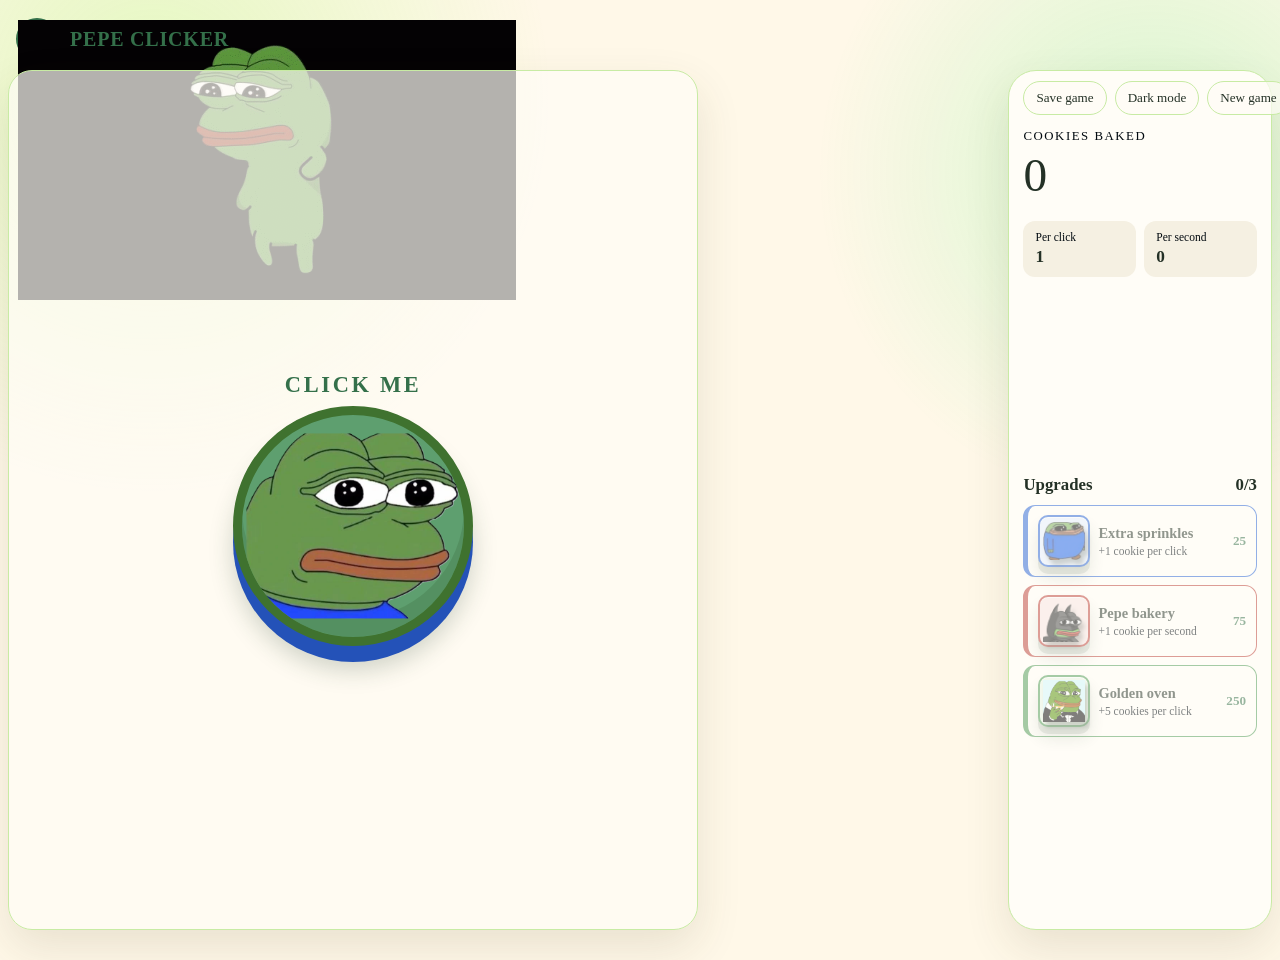
==== index.html @ 5090d9d1 "anders" ====
<!DOCTYPE html>
<html lang="en">
<head>
	<meta charset="UTF-8">
	<meta name="viewport" content="width=device-width, initial-scale=1.0">
	<meta name="description" content="A playful cookie clicker starter game.">
	<title>Pepe Clicker</title>
	<link rel="stylesheet" href="styles.css">
</head>
<body>
	<!-- Header -->
	<header class="site-header">
		<div class="brand"><span class="brand-mark"><picture><source srcset="pepe wink pepe type="image/webp"><img src="Pepe The Frog Dancing GIF – Pepe The Frog Dancing Mood – discover and share GIFs.gif" alt="Pepe"></picture></span> Pepe Clicker</div>
	</header>

	<main class="game-layout">
		<!-- Left: Pepe button -->
		<section class="left-column" aria-labelledby="game-title">
			<div class="click-zone">
				<h1 id="game-title" class="click-prompt">Click me</h1>
				<button class="cookie-button" type="button" data-action="click-cookie" aria-label="Click the cookie to earn cookies">
					<img class="cookie-image" src="images (1) (1).webp" alt="">
				</button>
			</div>
		</section>

		<!-- Center: reserved for future features -->
		<section class="center-panel" aria-label="Reserved space for future content"></section>

		<!-- Right: Score and upgrades -->
		<aside class="score-panel" aria-label="Game status">
			<div class="panel-actions right-actions" aria-label="Game controls">
				<button class="header-button" type="button" data-action="save">Save game</button>
				<button class="header-button" type="button" data-action="theme" aria-label="Switch to dark mode">Dark mode</button>
				<button class="header-button" type="button" data-action="reset">New game</button>
			</div>
			<div class="score-body">
				<div>
					<p class="score-heading">Cookies baked</p>
					<p class="score" data-display="score">0</p>
					<div class="stats">
						<div class="stat"><span class="stat-label">Per click</span><span class="stat-value" data-display="per-click">1</span></div>
						<div class="stat"><span class="stat-label">Per second</span><span class="stat-value" data-display="per-second">0</span></div>
					</div>
				</div>

				<div>
					<h2 class="upgrade-title">Upgrades <span data-display="upgrade-count">0</span></h2>
					<div class="upgrade-list" data-display="upgrades"></div>
				</div>
			</div>
		</aside>
	</main>
	<script src="Script.js"></script>
</body>
</html>
---- styles.css ----
:root {
	--ink: #243126;
	--muted: #020a10;
	--cream: #fff8e8;
	--paper: #fffdf7;
	--green: #5e9f6f;
	--dark-green: #34704a;
	--yellow: #459230;
	--line: #c8eba4;
	--shadow: 0 18px 45px rgba(72, 62, 35, 0.12);
	--panel: rgba(255, 253, 247, 0.7);
	--soft: #f5f0e2;
}

body.dark-mode {
	--ink: #eef7ef;
	--muted: #a9bcae;
	--cream: #121a15;
	--paper: #1b271f;
	--green: #82c991;
	--dark-green: #9ce0a9;
	--yellow: #6aa94f;
	--line: #334638;
	--panel: rgba(27, 39, 31, 0.82);
	--soft: #26372b;
	--shadow: 0 18px 45px rgba(0, 0, 0, 0.28);
	background:
		radial-gradient(circle at 12% 10%, rgba(106, 169, 79, 0.18), transparent 28%),
		radial-gradient(circle at 90% 18%, rgba(130, 201, 145, 0.12), transparent 24%),
		var(--cream);
}

/* Base layout */
* {
	box-sizing: border-box;
}

body {
	min-width: 320px;
	margin: 0;
	color: var(--ink);
	background:
		radial-gradient(circle at 12% 10%, rgba(157, 247, 88, 0.28), transparent 28%),
		radial-gradient(circle at 90% 18%, rgba(42, 235, 94, 0.2), transparent 24%),
		var(--cream);
	font-family: Georgia, 'Times New Roman', serif;
}

button {
	color: inherit;
	font: inherit;
	cursor: pointer;
}

.site-header {
	display: flex;
	align-items: center;
	justify-content: flex-start;
	max-width: 1920px;
	margin: 0 auto;
	padding: 18px 16px 0;
}

.brand {
	display: flex;
	align-items: center;
	gap: 12px;
	color: var(--dark-green);
	font-size: 1.25rem;
	font-weight: bold;
	letter-spacing: 0.04em;
	text-transform: uppercase;
}

.brand-mark {
	display: grid;
	width: 42px;
	height: 42px;
	place-items: center;
	border: 2px solid var(--dark-green);
	border-radius: 50%;
	background: var(--yellow);
	font-size: 1.4rem;
}

.header-button {
	border: 1px solid var(--line);
	border-radius: 999px;
	padding: 8px 12px;
	background: var(--panel);
	font-size: 0.82rem;
	white-space: nowrap;
}

.header-button:hover {
	border-color: var(--green);
}

.game-layout {
	display: grid;
	grid-template-columns: minmax(0, 0.74fr) minmax(120px, 0.5fr) minmax(240px, 0.38fr);
	gap: 16px;
	width: 100%;
	max-width: 1920px;
	min-height: 900px;
	margin: 0 auto;
	padding: 10px 8px 30px;
	align-items: stretch;
}

.left-column,
.score-panel {
	display: flex;
	flex-direction: column;
	min-width: 0;
}

.center-panel {
	min-height: 650px;
	border-radius: 28px;
	background: transparent;
}

.panel-actions {
	display: flex;
	gap: 8px;
	justify-content: flex-start;
	margin: 0 0 12px;
	padding: 0 4px;
}

.right-actions {
	justify-content: flex-start;
}

.click-zone {
	display: grid;
	align-content: center;
	justify-items: center;
	flex: 1;
	min-height: 760px;
	padding: 18px 8px 0;
	border: 1px solid var(--line);
	border-radius: 24px;
	background: var(--panel);
	box-shadow: var(--shadow);
}

/* Kermit button */
.click-prompt {
	align-self: end;
	margin: 0;
	color: var(--dark-green);
	font-size: 1.4rem;
	letter-spacing: 0.12em;
	text-transform: uppercase;
}

.cookie-button {
	position: relative;
	display: grid;
	width: min(48vw, 240px);
	margin-top: 8px;
	aspect-ratio: 1;
	place-items: center;
	overflow: hidden;
	border: 9px solid #3f722f;
	border-radius: 50%;
	background: #5e9f6f;
	box-shadow: inset 0 -18px 0 rgba(39, 77, 35, 0.18), 0 16px 0 #2452b8, 0 24px 24px rgba(38, 69, 45, 0.22);
	transition: transform 120ms ease, box-shadow 120ms ease;
}

.cookie-image {
	position: absolute;
	top: 50%;
	left: 50%;
	width: 96%;
	height: 96%;
	object-fit: contain;
	transform: translate(-50%, -50%) rotate(var(--cookie-rotation, 0deg));
	transition: transform 120ms ease;
	pointer-events: none;
}

.cookie-button:hover {
	transform: translateY(-4px);
}

.cookie-button:active {
	transform: translateY(10px) scale(0.97);
	box-shadow: inset 0 -12px 0 rgba(123, 74, 34, 0.14), 0 10px 0 #b77d36, 0 20px 20px rgba(89, 61, 27, 0.16);
}

.score-panel {
	display: flex;
	flex-direction: column;
	min-height: 760px;
	padding: 10px 10px 12px;
	border: 1px solid var(--line);
	border-radius: 28px;
	background: var(--paper);
	box-shadow: var(--shadow);
}

.panel-actions {
	display: flex;
	gap: 8px;
	justify-content: flex-start;
	margin: 0 0 14px;
	padding: 0 4px;
	order: 0;
}

.score-body {
	display: grid;
	grid-template-rows: auto auto;
	flex: 1;
	padding: 0 4px;
}

/* Upgrades */
.score-heading {
	margin: 0;
	color: var(--muted);
	font-size: 0.8rem;
	font-weight: normal;
	letter-spacing: 0.12em;
	text-transform: uppercase;
}

.score {
	margin: 8px 0 22px;
	font-size: clamp(2.2rem, 3.7vw, 3.5rem);
	line-height: 1;
}

.stats {
	display: grid;
	grid-template-columns: 1fr 1fr;
	gap: 8px;
	margin-bottom: 18px;
}

.stat {
	padding: 10px 12px;
	border-radius: 12px;
	background: var(--soft);
}

.stat-label {
	display: block;
	margin-bottom: 4px;
	color: var(--muted);
	font-size: 0.72rem;
}

.stat-value {
	font-size: 1.08rem;
	font-weight: bold;
}

.upgrade-title {
	display: flex;
	align-items: center;
	justify-content: space-between;
	margin: 0 0 10px;
	font-size: 1.05rem;
}

.upgrade-list {
	display: grid;
	align-content: start;
	gap: 8px;
}

.upgrade {
	display: flex;
	align-items: center;
	justify-content: space-between;
	gap: 8px;
	width: 100%;
	padding: 9px 10px;
	border: 1px solid var(--upgrade-color, var(--line));
	border-left-width: 5px;
	border-radius: 12px;
	background: transparent;
	text-align: left;
	transition: border-color 120ms ease, background 120ms ease;
}

.upgrade[data-upgrade-color="blue"] {
	--upgrade-color: #2864d7;
	--upgrade-surface: #e5efff;
}

.upgrade[data-upgrade-color="red"] {
	--upgrade-color: #bd4038;
	--upgrade-surface: #f8e5e3;
}

.upgrade[data-upgrade-color="green"] {
	--upgrade-color: #4e9a55;
	--upgrade-surface: #e8f5e5;
}

.upgrade:hover:not(:disabled) {
	border-color: var(--green);
	background: #f4faef;
}

.upgrade.is-available {
	box-shadow: 0 0 0 2px color-mix(in srgb, var(--upgrade-color) 22%, transparent), 0 8px 18px color-mix(in srgb, var(--upgrade-color) 20%, transparent);
	animation: upgrade-ready 1.8s ease-in-out infinite;
}

@keyframes upgrade-ready {
	0%, 100% { transform: translateY(0); }
	50% { transform: translateY(-2px); }
}

body.dark-mode .upgrade:hover:not(:disabled) {
	background: #2a4030;
}

.upgrade:disabled {
	cursor: not-allowed;
	opacity: 0.5;
}

.upgrade-main {
	display: flex;
	align-items: center;
	gap: 8px;
	min-width: 0;
}

.upgrade-icon {
	display: grid;
	place-items: center;
	width: 52px;
	height: 52px;
	border: 2px solid var(--upgrade-color, var(--line));
	border-radius: 10px;
	background: var(--upgrade-surface, #f8f1d5);
	font-size: 1rem;
	overflow: visible;
	flex-shrink: 0;
	box-shadow: 0 7px 0 rgba(41, 68, 47, 0.18), 0 11px 16px rgba(41, 68, 47, 0.2), inset 0 1px 0 rgba(255, 255, 255, 0.75);
}

body.dark-mode .upgrade-icon {
	background: #314836;
}

.upgrade-image {
	display: block;
	width: 42px;
	height: 42px;
	object-fit: contain;
	object-position: center;
	filter: drop-shadow(3px 5px 2px rgba(35, 48, 35, 0.38));
	position: relative;
	z-index: 1;
	flex-shrink: 0;
}

.upgrade-text {
	display: flex;
	flex-direction: column;
	min-width: 0;
}

.upgrade-name {
	display: block;
	margin-bottom: 3px;
	font-size: 0.9rem;
	font-weight: bold;
}

.upgrade-description {
	color: var(--muted);
	font-size: 0.72rem;
}

.upgrade-cost {
	flex-shrink: 0;
	color: var(--dark-green);
	font-size: 0.82rem;
	font-weight: bold;
}

@media (max-width: 1280px) {
	.game-layout {
		grid-template-columns: minmax(0, 1.1fr) minmax(80px, 0.45fr) minmax(255px, 0.42fr);
		gap: 14px;
	}

	.click-zone {
		min-height: 620px;
	}

	.score-panel {
		min-height: 620px;
	}
}

.reset-button:hover {
	background: #285838;
}

.click-pop {
	position: fixed;
	z-index: 3;
	color: var(--dark-green);
	font-size: 1.4rem;
	font-weight: bold;
	pointer-events: none;
	animation: float-away 700ms ease-out forwards;
}

@keyframes float-away {
	from { opacity: 1; transform: translateY(0); }
	to { opacity: 0; transform: translateY(-70px); }
}

@media (max-width: 780px) {
	.site-header {
		align-items: flex-start;
		padding: 18px 16px 0;
	}

	.panel-actions {
		flex-wrap: wrap;
	}

	.game-layout {
		grid-template-columns: 1fr;
		padding: 12px 12px 28px;
	}

	.click-zone {
		min-height: 360px;
	}

	.score-panel {
		min-height: auto;
	}
}
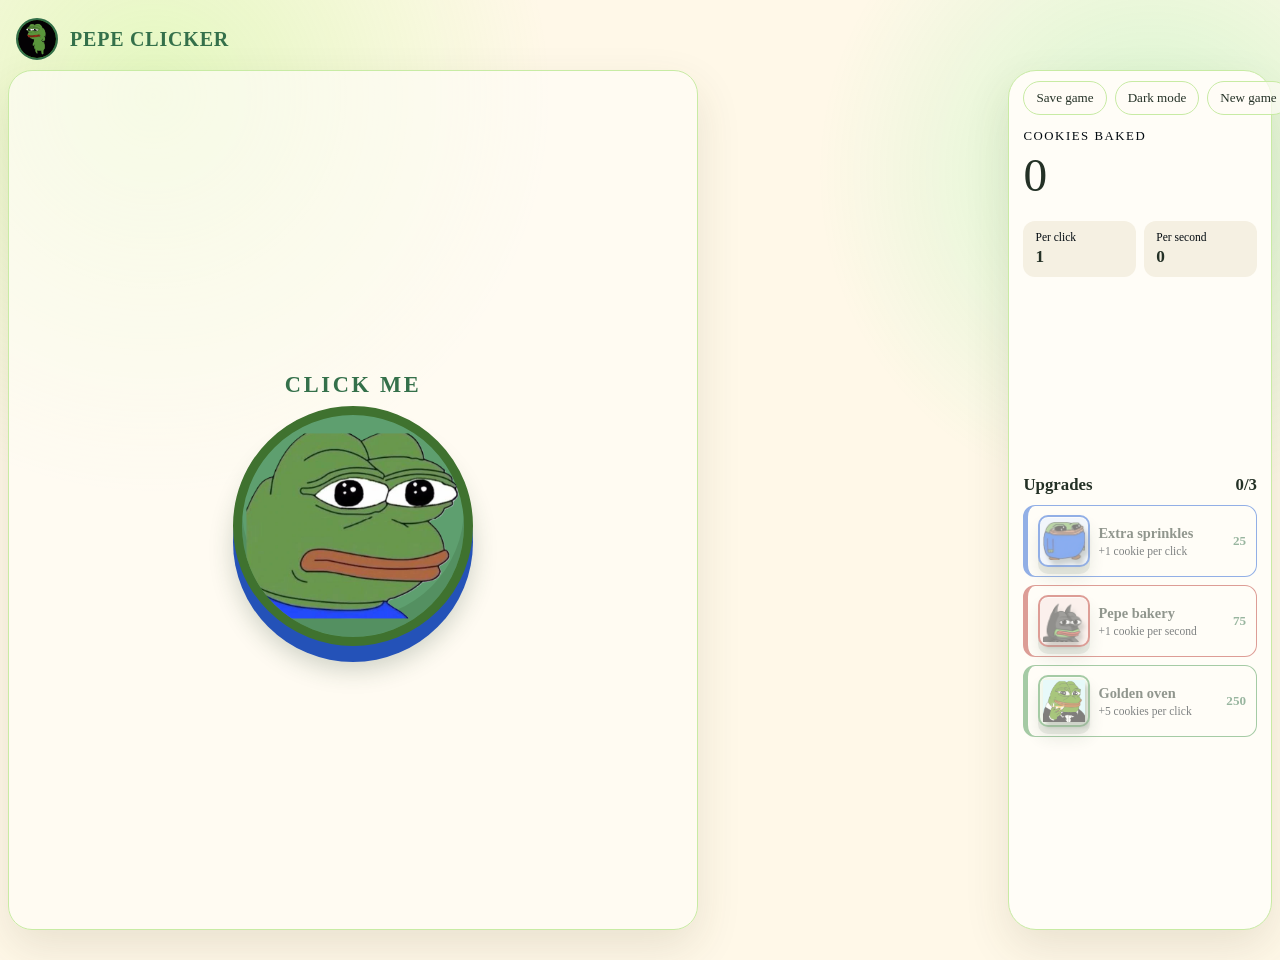
==== commit db558965: "gif past nu in de brand mark" ====
--- a/index.html
+++ b/index.html
@@ -10,7 +10,12 @@
 <body>
 	<!-- Header -->
 	<header class="site-header">
-		<div class="brand"><span class="brand-mark"><picture><source srcset="pepe wink pepe type="image/webp"><img src="Pepe The Frog Dancing GIF – Pepe The Frog Dancing Mood – discover and share GIFs.gif" alt="Pepe"></picture></span> Pepe Clicker</div>
+		<div class="brand">
+			<span class="brand-mark">
+				<img src="Pepe The Frog Dancing GIF – Pepe The Frog Dancing Mood – discover and share GIFs.gif" alt="Pepe">
+			</span>
+			Pepe Clicker
+		</div>
 	</header>
 
 	<main class="game-layout">
--- a/styles.css
+++ b/styles.css
@@ -73,14 +73,23 @@
 }
 
 .brand-mark {
-	display: grid;
+	display: block;
 	width: 42px;
 	height: 42px;
-	place-items: center;
 	border: 2px solid var(--dark-green);
 	border-radius: 50%;
+	overflow: hidden;
 	background: var(--yellow);
-	font-size: 1.4rem;
+	flex-shrink: 0;
+}
+
+.brand-mark img {
+	display: block;
+	width: 100%;
+	height: 100%;
+	object-fit: cover;
+	object-position: center;
+	border-radius: 50%;
 }
 
 .header-button {
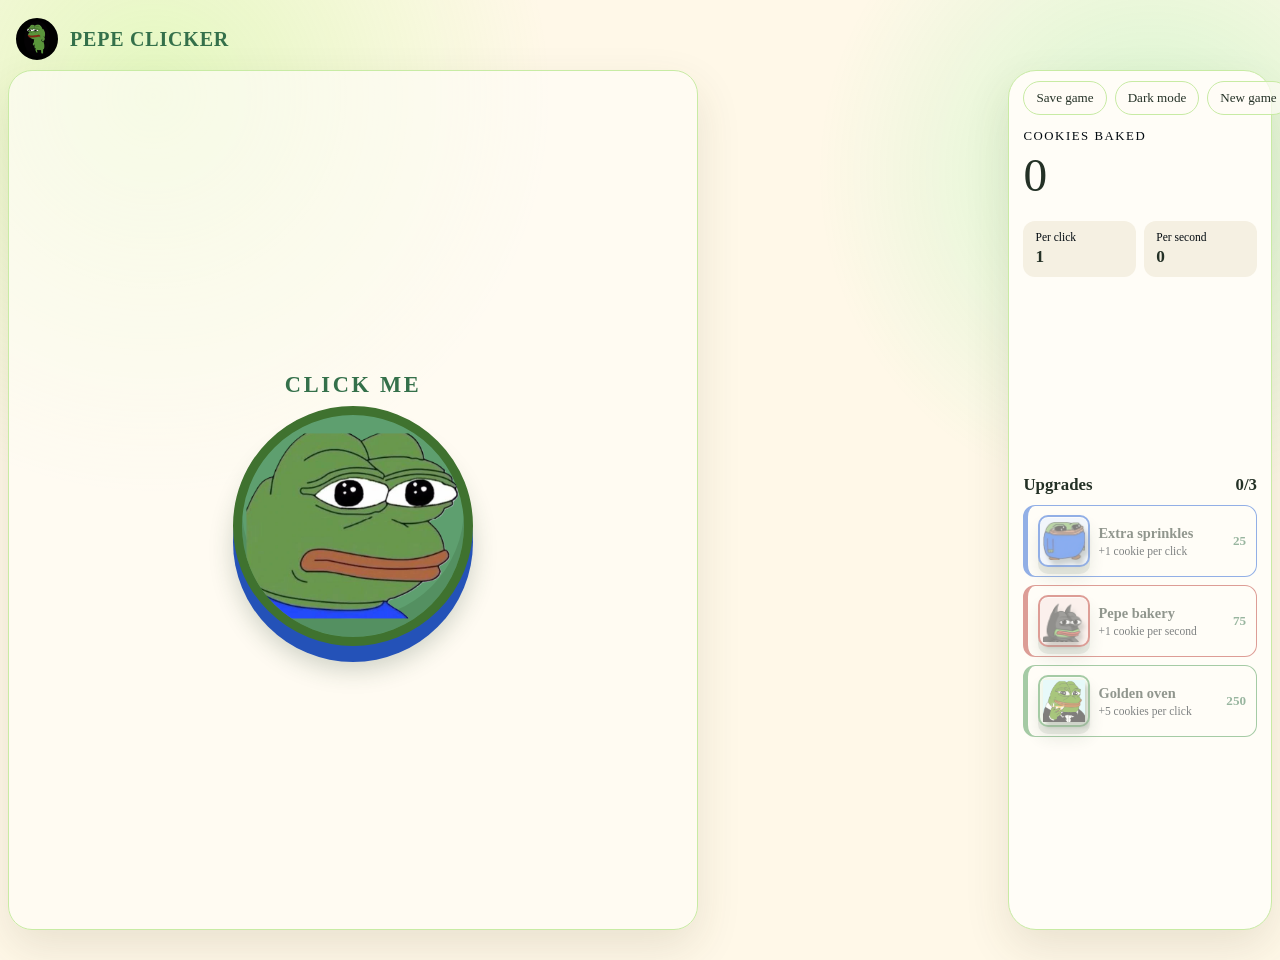
==== commit 9d311e1d: "wanneer je op de brandmark klikt krijg je een yay sound" ====
--- a/index.html
+++ b/index.html
@@ -11,9 +11,9 @@
 	<!-- Header -->
 	<header class="site-header">
 		<div class="brand">
-			<span class="brand-mark">
+			<button class="brand-mark" type="button" data-action="brand-sound" aria-label="Play Pepe sound">
 				<img src="Pepe The Frog Dancing GIF – Pepe The Frog Dancing Mood – discover and share GIFs.gif" alt="Pepe">
-			</span>
+			</button>
 			Pepe Clicker
 		</div>
 	</header>
--- a/styles.css
+++ b/styles.css
@@ -76,10 +76,10 @@
 	display: block;
 	width: 42px;
 	height: 42px;
-	border: 2px solid var(--dark-green);
+	border: 2px solid #000;
 	border-radius: 50%;
 	overflow: hidden;
-	background: var(--yellow);
+	background: #000;
 	flex-shrink: 0;
 }
 
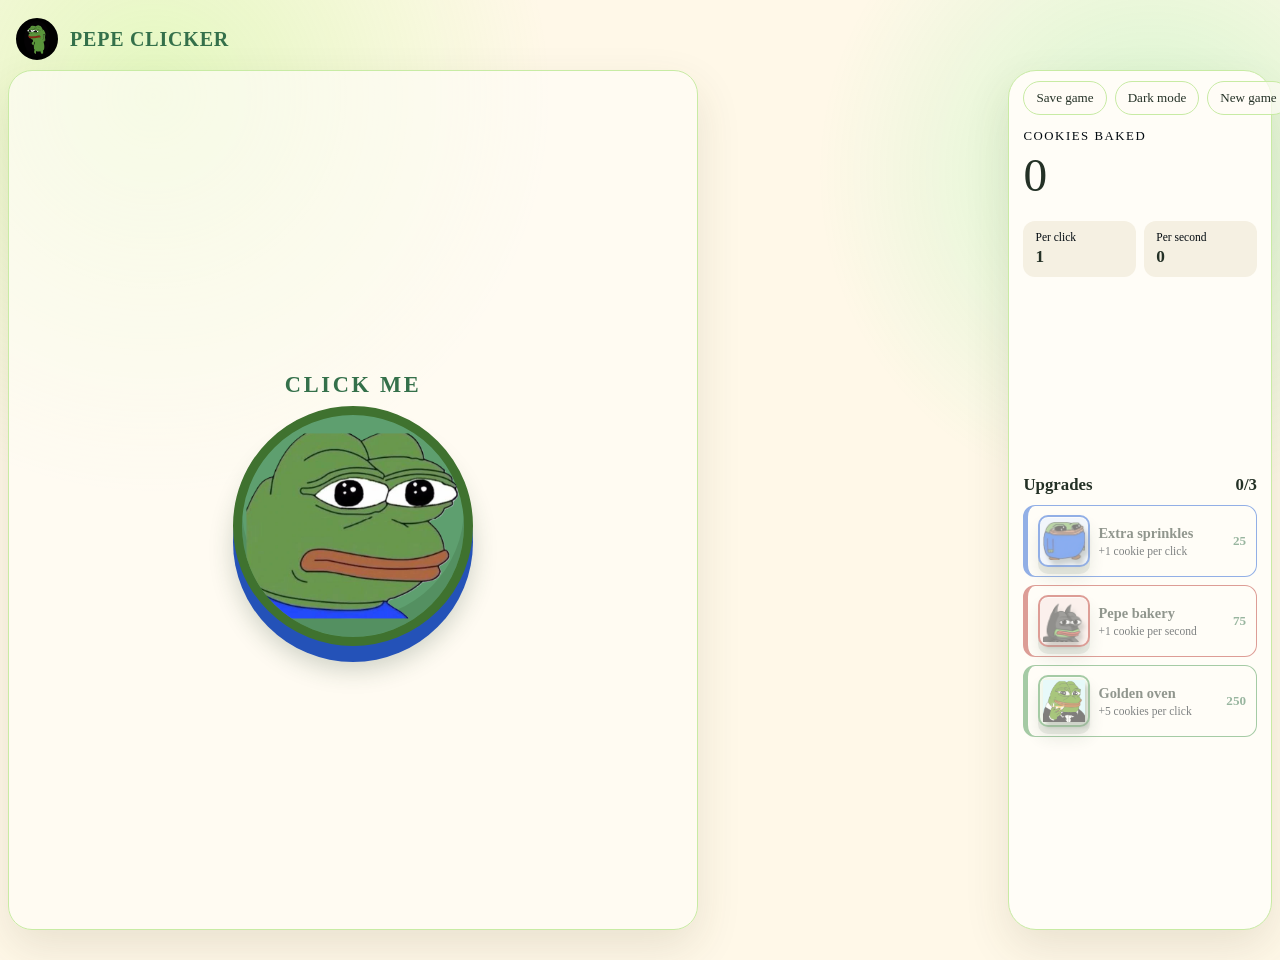
==== commit 8feeaa5a: "pepe clicker naam is de link om reversen" ====
--- a/index.html
+++ b/index.html
@@ -14,7 +14,7 @@
 			<button class="brand-mark" type="button" data-action="brand-sound" aria-label="Play Pepe sound">
 				<img src="Pepe The Frog Dancing GIF – Pepe The Frog Dancing Mood – discover and share GIFs.gif" alt="Pepe">
 			</button>
-			Pepe Clicker
+			pepe Clicker <link rel = "file:///c%3A/Users/Admin/.vscode/Cookie-clicker/index.html">
 		</div>
 	</header>
 
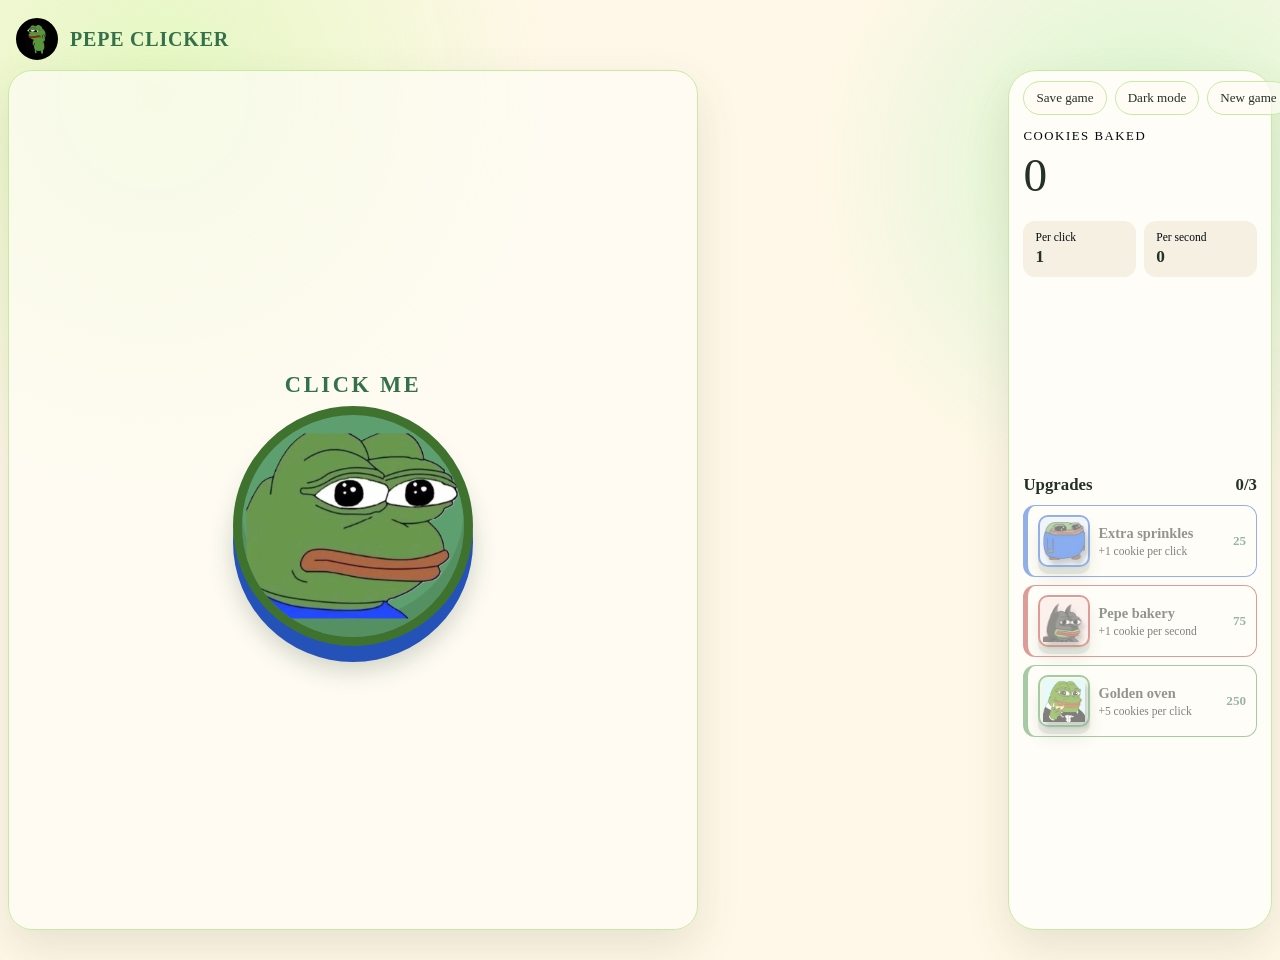
==== commit e500467a: ".." ====
--- a/index.html
+++ b/index.html
@@ -14,7 +14,7 @@
 			<button class="brand-mark" type="button" data-action="brand-sound" aria-label="Play Pepe sound">
 				<img src="Pepe The Frog Dancing GIF – Pepe The Frog Dancing Mood – discover and share GIFs.gif" alt="Pepe">
 			</button>
-			pepe Clicker <link rel = "file:///c%3A/Users/Admin/.vscode/Cookie-clicker/index.html">
+			<link class="brand-name" href="file:///c%3A/Users/Admin/.vscode/Cookie-clicker/index.html">Pepe Clicker</link>
 		</div>
 	</header>
 
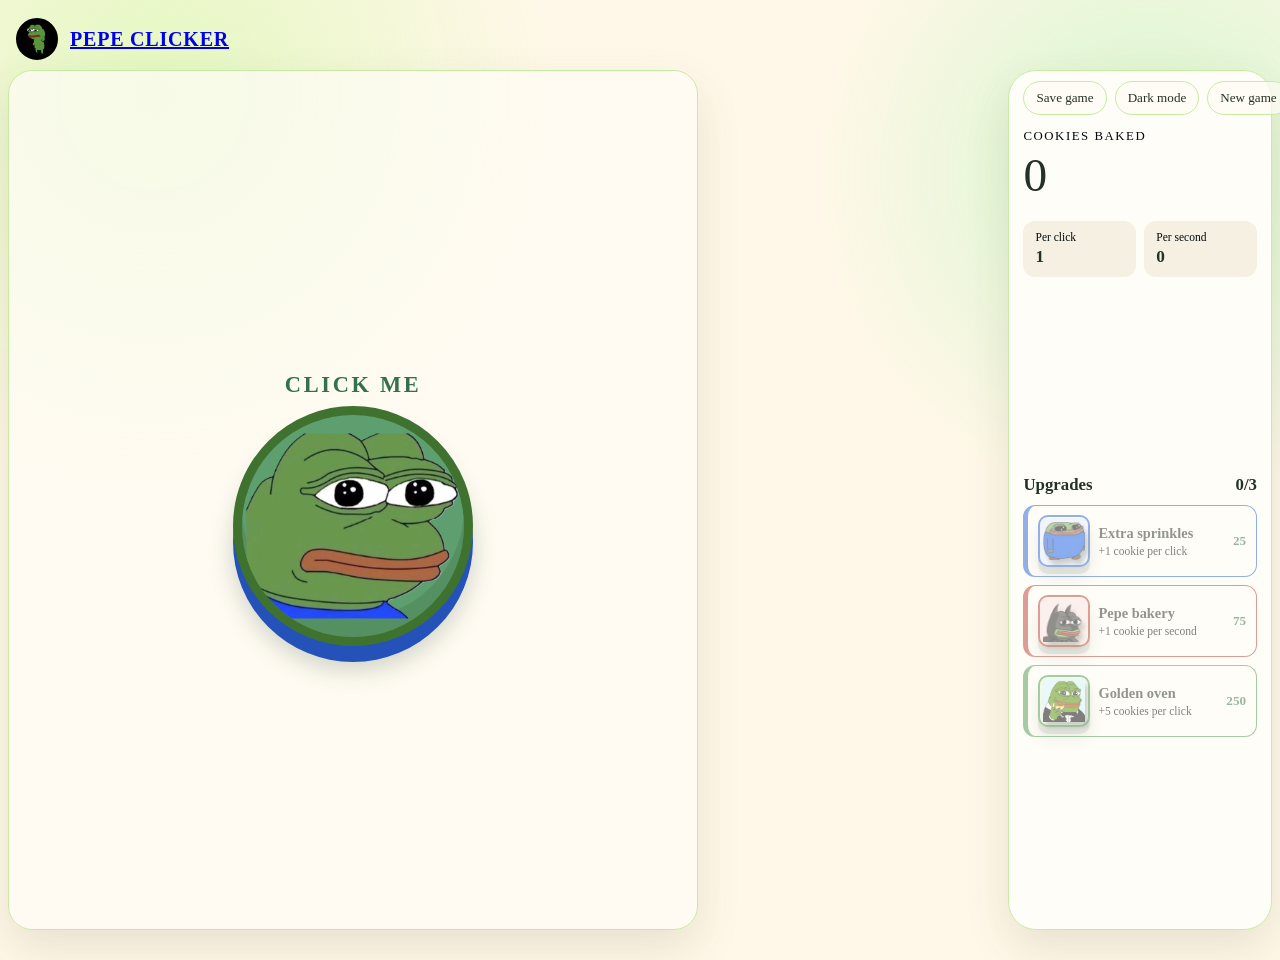
==== commit 84c2bd54: "." ====
--- a/index.html
+++ b/index.html
@@ -14,7 +14,7 @@
 			<button class="brand-mark" type="button" data-action="brand-sound" aria-label="Play Pepe sound">
 				<img src="Pepe The Frog Dancing GIF – Pepe The Frog Dancing Mood – discover and share GIFs.gif" alt="Pepe">
 			</button>
-			<link class="brand-name" href="file:///c%3A/Users/Admin/.vscode/Cookie-clicker/index.html">Pepe Clicker</link>
+			<a href="index.html" class="brand-name">Pepe Clicker</a>
 		</div>
 	</header>
 
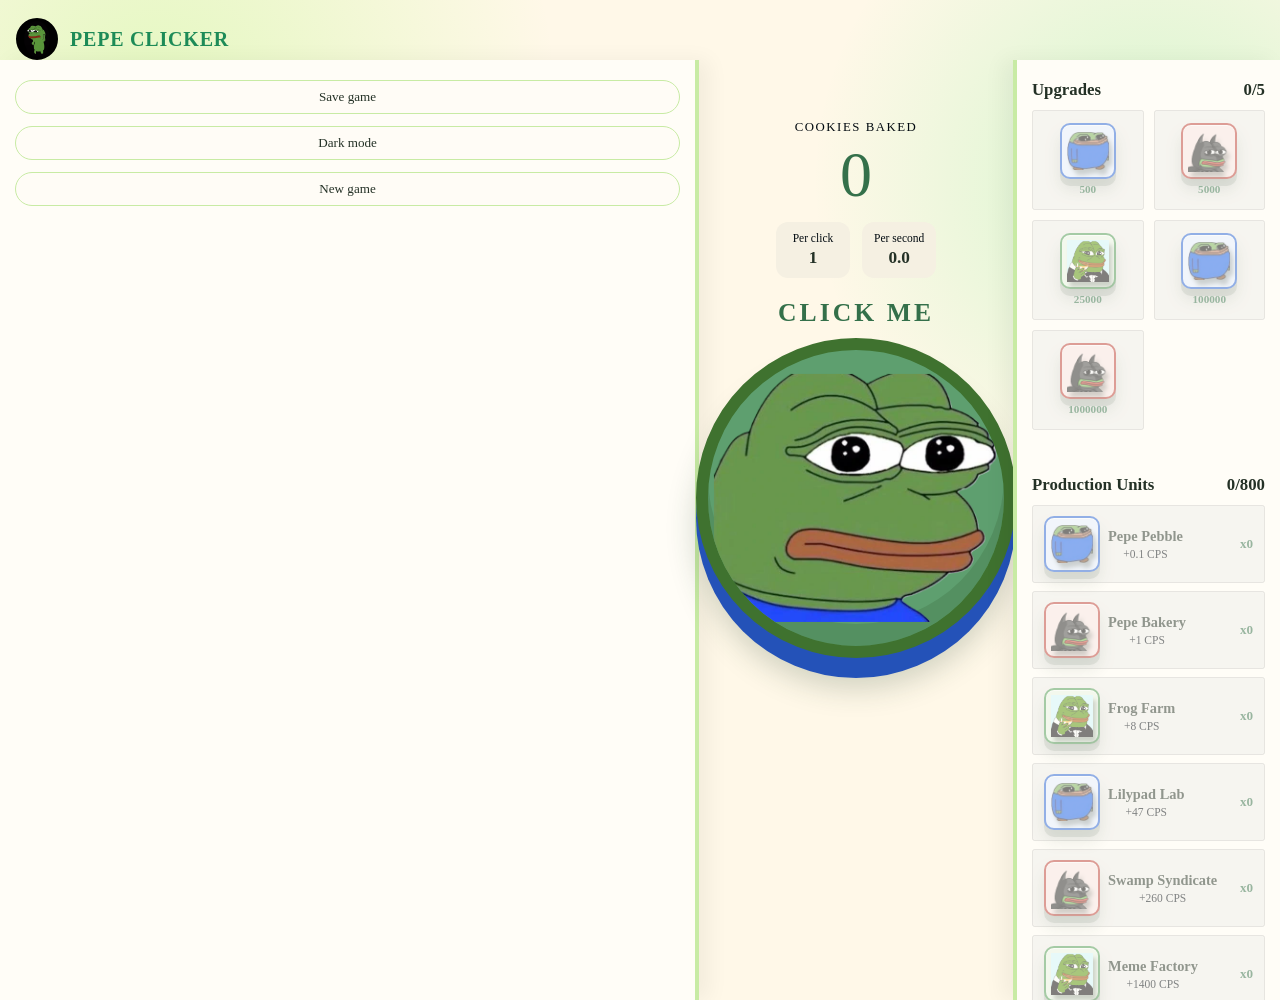
==== commit 8f28441a: "Implement production units and special upgrades in Pepe Clicker game. Redesigned the layout for a 3-" ====
--- a/index.html
+++ b/index.html
@@ -19,8 +19,25 @@
 	</header>
 
 	<main class="game-layout">
-		<!-- Left: Pepe button -->
+		<!-- Left: Game controls -->
+		<aside class="controls-panel" aria-label="Game controls">
+			<div class="panel-actions left-actions">
+				<button class="header-button" type="button" data-action="save">Save game</button>
+				<button class="header-button" type="button" data-action="theme" aria-label="Switch to dark mode">Dark mode</button>
+				<button class="header-button" type="button" data-action="reset">New game</button>
+			</div>
+		</aside>
+
+		<!-- Center: Pepe button -->
 		<section class="left-column" aria-labelledby="game-title">
+			<div class="score-display">
+				<p class="score-heading">Cookies baked</p>
+				<p class="score" data-display="score">0</p>
+				<div class="stats">
+					<div class="stat"><span class="stat-label">Per click</span><span class="stat-value" data-display="per-click">1</span></div>
+					<div class="stat"><span class="stat-label">Per second</span><span class="stat-value" data-display="per-second">0</span></div>
+				</div>
+			</div>
 			<div class="click-zone">
 				<h1 id="game-title" class="click-prompt">Click me</h1>
 				<button class="cookie-button" type="button" data-action="click-cookie" aria-label="Click the cookie to earn cookies">
@@ -29,29 +46,17 @@
 			</div>
 		</section>
 
-		<!-- Center: reserved for future features -->
-		<section class="center-panel" aria-label="Reserved space for future content"></section>
-
-		<!-- Right: Score and upgrades -->
+		<!-- Right: Shop/Upgrades -->
 		<aside class="score-panel" aria-label="Game status">
-			<div class="panel-actions right-actions" aria-label="Game controls">
-				<button class="header-button" type="button" data-action="save">Save game</button>
-				<button class="header-button" type="button" data-action="theme" aria-label="Switch to dark mode">Dark mode</button>
-				<button class="header-button" type="button" data-action="reset">New game</button>
-			</div>
 			<div class="score-body">
-				<div>
-					<p class="score-heading">Cookies baked</p>
-					<p class="score" data-display="score">0</p>
-					<div class="stats">
-						<div class="stat"><span class="stat-label">Per click</span><span class="stat-value" data-display="per-click">1</span></div>
-						<div class="stat"><span class="stat-label">Per second</span><span class="stat-value" data-display="per-second">0</span></div>
-					</div>
+				<div class="upgrade-section">
+					<h2 class="upgrade-title">Upgrades <span data-display="upgrade-count">0</span></h2>
+					<div class="upgrade-list" data-display="upgrades"></div>
 				</div>
 
-				<div>
-					<h2 class="upgrade-title">Upgrades <span data-display="upgrade-count">0</span></h2>
-					<div class="upgrade-list" data-display="upgrades"></div>
+				<div class="production-section">
+					<h2 class="upgrade-title">Production Units <span data-display="production-count">0</span></h2>
+					<div class="upgrade-list" data-display="production"></div>
 				</div>
 			</div>
 		</aside>
--- a/styles.css
+++ b/styles.css
@@ -30,9 +30,26 @@
 		var(--cream);
 }
 
-/* Base layout */
-* {
-	box-sizing: border-box;
+.score-display {
+	display: grid;
+	justify-items: center;
+	text-align: center;
+	margin-bottom: 20px;
+}
+
+.score-display .score {
+	margin: 8px 0 15px;
+	font-size: clamp(2.5rem, 5vw, 4rem);
+	line-height: 1;
+	color: var(--dark-green);
+}
+
+.score-display .stats {
+	display: grid;
+	grid-template-columns: 1fr 1fr;
+	gap: 12px;
+	width: fit-content;
+	margin: 0 auto;
 }
 
 body {
@@ -65,11 +82,20 @@
 	display: flex;
 	align-items: center;
 	gap: 12px;
-	color: var(--dark-green);
+	color: #1d8b57;
 	font-size: 1.25rem;
 	font-weight: bold;
 	letter-spacing: 0.04em;
 	text-transform: uppercase;
+	text-decoration: none;
+}
+
+.brand a,
+.brand a:visited,
+.brand a:hover,
+.brand a:active {
+	color: #1d8b57;
+	text-decoration: none;
 }
 
 .brand-mark {
@@ -105,62 +131,81 @@
 	border-color: var(--green);
 }
 
+/* Base layout */
 .game-layout {
 	display: grid;
-	grid-template-columns: minmax(0, 0.74fr) minmax(120px, 0.5fr) minmax(240px, 0.38fr);
-	gap: 16px;
+	grid-template-columns: 220px 1fr 350px;
+	gap: 0;
 	width: 100%;
 	max-width: 1920px;
-	min-height: 900px;
+	min-height: 100vh;
 	margin: 0 auto;
-	padding: 10px 8px 30px;
+	padding: 0;
 	align-items: stretch;
 }
 
-.left-column,
+.controls-panel {
+	display: flex;
+	flex-direction: column;
+	height: 100vh;
+	position: sticky;
+	top: 0;
+	border-right: 4px solid var(--line);
+	background: var(--paper);
+	box-shadow: 10px 0 20px rgba(0,0,0,0.05);
+	padding: 20px 15px;
+	overflow-y: auto;
+}
+
+.left-actions {
+	display: flex;
+	flex-direction: column;
+	gap: 12px;
+}
+
+.left-column {
+	display: flex;
+	flex-direction: column;
+	align-items: center;
+	justify-content: flex-start;
+	padding: 60px 20px 20px;
+	background: transparent;
+}
+
 .score-panel {
 	display: flex;
 	flex-direction: column;
-	min-width: 0;
-}
-
-.center-panel {
-	min-height: 650px;
-	border-radius: 28px;
+	height: 100vh;
+	position: sticky;
+	top: 0;
+	border-left: 4px solid var(--line);
+	border-radius: 0;
+	background: var(--paper);
+	box-shadow: -10px 0 20px rgba(0,0,0,0.05);
+	padding: 20px 15px;
+	overflow-y: auto;
+}
+
+.score-body {
+	display: flex;
+	flex-direction: column;
+	gap: 25px;
+	padding: 0;
+}
+
+.click-zone {
+	border: none;
 	background: transparent;
-}
-
-.panel-actions {
-	display: flex;
-	gap: 8px;
-	justify-content: flex-start;
-	margin: 0 0 12px;
-	padding: 0 4px;
-}
-
-.right-actions {
-	justify-content: flex-start;
-}
-
-.click-zone {
-	display: grid;
-	align-content: center;
-	justify-items: center;
-	flex: 1;
-	min-height: 760px;
-	padding: 18px 8px 0;
-	border: 1px solid var(--line);
-	border-radius: 24px;
-	background: var(--panel);
-	box-shadow: var(--shadow);
+	box-shadow: none;
+	min-height: auto;
 }
 
 /* Kermit button */
 .click-prompt {
-	align-self: end;
-	margin: 0;
+	text-align: center;
+	margin: 0 0 10px;
 	color: var(--dark-green);
-	font-size: 1.4rem;
+	font-size: 1.6rem;
 	letter-spacing: 0.12em;
 	text-transform: uppercase;
 }
@@ -168,15 +213,15 @@
 .cookie-button {
 	position: relative;
 	display: grid;
-	width: min(48vw, 240px);
+	width: min(55vw, 320px);
 	margin-top: 8px;
 	aspect-ratio: 1;
 	place-items: center;
 	overflow: hidden;
-	border: 9px solid #3f722f;
+	border: 12px solid #3f722f;
 	border-radius: 50%;
 	background: #5e9f6f;
-	box-shadow: inset 0 -18px 0 rgba(39, 77, 35, 0.18), 0 16px 0 #2452b8, 0 24px 24px rgba(38, 69, 45, 0.22);
+	box-shadow: inset 0 -22px 0 rgba(39, 77, 35, 0.18), 0 20px 0 #2452b8, 0 30px 30px rgba(38, 69, 45, 0.22);
 	transition: transform 120ms ease, box-shadow 120ms ease;
 }
 
@@ -201,33 +246,6 @@
 	box-shadow: inset 0 -12px 0 rgba(123, 74, 34, 0.14), 0 10px 0 #b77d36, 0 20px 20px rgba(89, 61, 27, 0.16);
 }
 
-.score-panel {
-	display: flex;
-	flex-direction: column;
-	min-height: 760px;
-	padding: 10px 10px 12px;
-	border: 1px solid var(--line);
-	border-radius: 28px;
-	background: var(--paper);
-	box-shadow: var(--shadow);
-}
-
-.panel-actions {
-	display: flex;
-	gap: 8px;
-	justify-content: flex-start;
-	margin: 0 0 14px;
-	padding: 0 4px;
-	order: 0;
-}
-
-.score-body {
-	display: grid;
-	grid-template-rows: auto auto;
-	flex: 1;
-	padding: 0 4px;
-}
-
 /* Upgrades */
 .score-heading {
 	margin: 0;
@@ -277,25 +295,46 @@
 	font-size: 1.05rem;
 }
 
-.upgrade-list {
-	display: grid;
-	align-content: start;
+.upgrade-section .upgrade-list {
+	display: grid;
+	grid-template-columns: repeat(auto-fill, minmax(80px, 1fr));
+	gap: 10px;
+	margin-bottom: 20px;
+}
+
+.upgrade.special-button {
+	flex-direction: column;
+	justify-content: center;
+	text-align: center;
+	padding: 10px 5px;
+	height: 100px;
+}
+
+.upgrade.special-button .upgrade-main {
+	flex-direction: column;
+	gap: 5px;
+}
+
+.upgrade.special-button .upgrade-text {
+	display: none;
+}
+
+.upgrade.special-button .upgrade-cost {
+	font-size: 0.7rem;
+	margin-top: 5px;
+}
+
+.production-section .upgrade-list {
+	display: flex;
+	flex-direction: column;
 	gap: 8px;
 }
 
-.upgrade {
+.upgrade.unit-button {
 	display: flex;
 	align-items: center;
 	justify-content: space-between;
-	gap: 8px;
-	width: 100%;
 	padding: 9px 10px;
-	border: 1px solid var(--upgrade-color, var(--line));
-	border-left-width: 5px;
-	border-radius: 12px;
-	background: transparent;
-	text-align: left;
-	transition: border-color 120ms ease, background 120ms ease;
 }
 
 .upgrade[data-upgrade-color="blue"] {
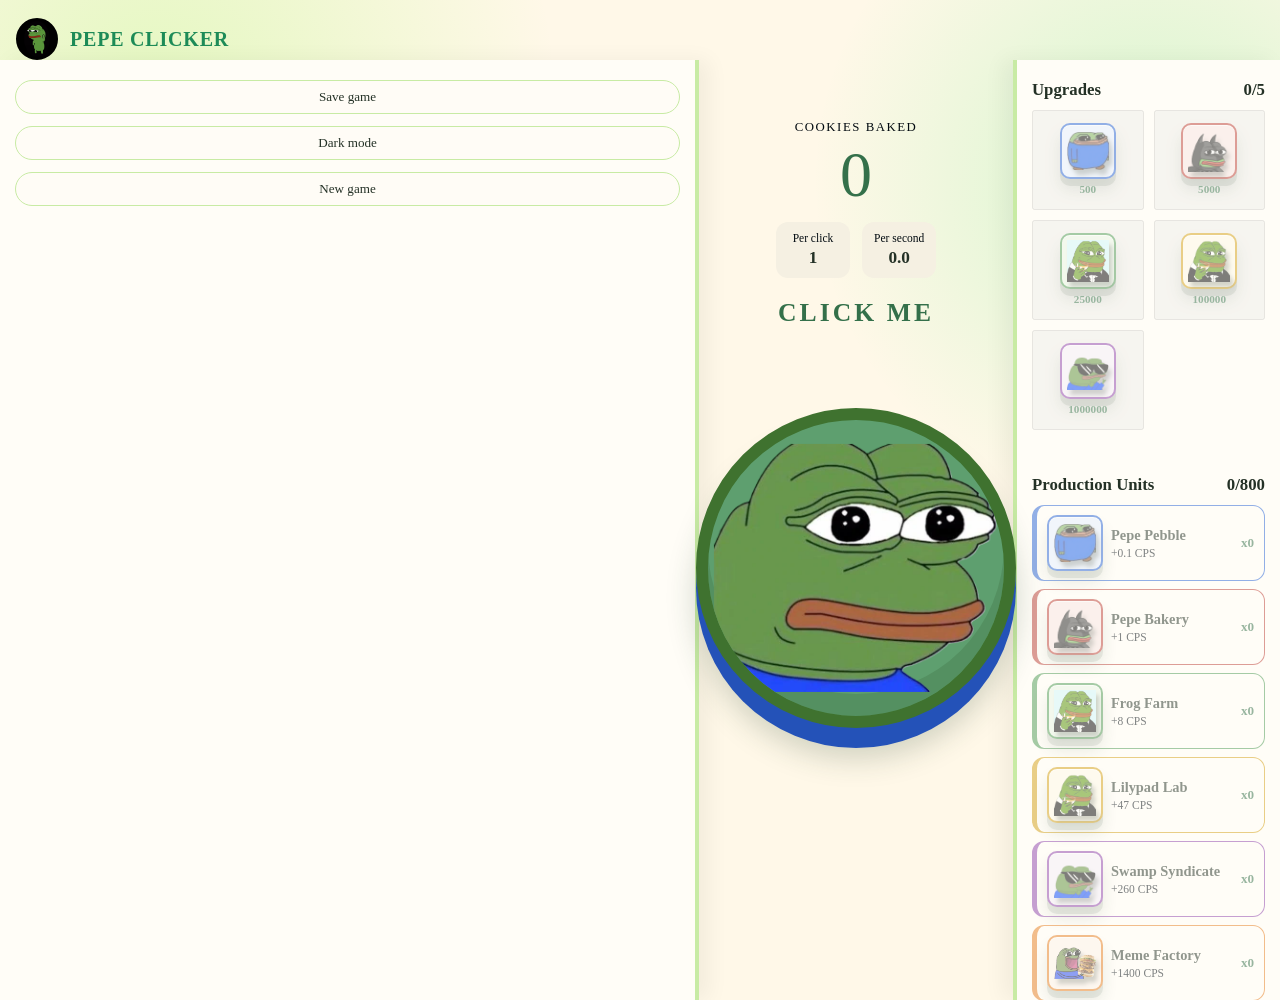
==== commit 75bccd46: "pepe pebble om heen" ====
--- a/index.html
+++ b/index.html
@@ -40,9 +40,12 @@
 			</div>
 			<div class="click-zone">
 				<h1 id="game-title" class="click-prompt">Click me</h1>
-				<button class="cookie-button" type="button" data-action="click-cookie" aria-label="Click the cookie to earn cookies">
-					<img class="cookie-image" src="images (1) (1).webp" alt="">
-				</button>
+				<div class="cookie-stage">
+					<div class="pebble-orbit" data-display="pebble-orbit" aria-hidden="true"></div>
+					<button class="cookie-button" type="button" data-action="click-cookie" aria-label="Click the cookie to earn cookies">
+						<img class="cookie-image" src="images (1) (1).webp" alt="">
+					</button>
+				</div>
 			</div>
 		</section>
 
--- a/styles.css
+++ b/styles.css
@@ -208,13 +208,44 @@
 	font-size: 1.6rem;
 	letter-spacing: 0.12em;
 	text-transform: uppercase;
+	transform: translate(var(--magnetic-x, 0px), var(--magnetic-y, 0px));
+	transition: transform 420ms cubic-bezier(0.2, 0.8, 0.2, 1);
+}
+
+.cookie-stage {
+	position: relative;
+	display: grid;
+	width: min(88vw, 460px);
+	margin: 0 auto 38px;
+	aspect-ratio: 1;
+	place-items: center;
+}
+
+.pebble-orbit {
+	position: absolute;
+	inset: 0;
+	z-index: 2;
+	pointer-events: none;
+}
+
+.pebble-orbit-image {
+	position: absolute;
+	width: clamp(22px, 6vw, 34px);
+	height: clamp(22px, 6vw, 34px);
+	border: 2px solid var(--paper);
+	border-radius: 50%;
+	object-fit: cover;
+	box-shadow: 0 3px 9px rgba(36, 49, 38, 0.28);
+	transform: translate(-50%, -50%);
+	animation: pebble-orbit-bob 2.4s ease-in-out var(--pebble-delay, 0s) infinite;
 }
 
 .cookie-button {
 	position: relative;
+	z-index: 1;
 	display: grid;
 	width: min(55vw, 320px);
-	margin-top: 8px;
+	margin: 0;
 	aspect-ratio: 1;
 	place-items: center;
 	overflow: hidden;
@@ -246,6 +277,11 @@
 	box-shadow: inset 0 -12px 0 rgba(123, 74, 34, 0.14), 0 10px 0 #b77d36, 0 20px 20px rgba(89, 61, 27, 0.16);
 }
 
+@keyframes pebble-orbit-bob {
+	0%, 100% { translate: 0 0; }
+	50% { translate: 0 -4px; }
+}
+
 /* Upgrades */
 .score-heading {
 	margin: 0;
@@ -335,6 +371,12 @@
 	align-items: center;
 	justify-content: space-between;
 	padding: 9px 10px;
+	border: 1px solid var(--upgrade-color, var(--line));
+	border-left-width: 5px;
+	border-radius: 12px;
+	background: transparent;
+	text-align: left;
+	transition: border-color 120ms ease, background 120ms ease;
 }
 
 .upgrade[data-upgrade-color="blue"] {
@@ -352,9 +394,34 @@
 	--upgrade-surface: #e8f5e5;
 }
 
+.upgrade[data-upgrade-color="yellow"] {
+	--upgrade-color: #d4a017;
+	--upgrade-surface: #fef9e7;
+}
+
+.upgrade[data-upgrade-color="purple"] {
+	--upgrade-color: #8e44ad;
+	--upgrade-surface: #f4eef8;
+}
+
+.upgrade[data-upgrade-color="orange"] {
+	--upgrade-color: #e67e22;
+	--upgrade-surface: #fdf2e9;
+}
+
 .upgrade:hover:not(:disabled) {
 	border-color: var(--green);
-	background: #f4faef;
+	background: radial-gradient(circle at var(--pointer-x, 50%) var(--pointer-y, 50%), rgba(255, 255, 255, 0.92), #f4faef 55%);
+	box-shadow: 0 8px 22px color-mix(in srgb, var(--upgrade-color) 25%, transparent);
+}
+
+.upgrade:active:not(:disabled) {
+	scale: 0.97;
+}
+
+.upgrade:focus-visible {
+	outline: 3px solid var(--green);
+	outline-offset: 3px;
 }
 
 .upgrade.is-available {
@@ -362,9 +429,70 @@
 	animation: upgrade-ready 1.8s ease-in-out infinite;
 }
 
+.upgrade.unit-button.is-available {
+	animation: production-float 2.6s ease-in-out infinite, upgrade-ready 1.8s ease-in-out infinite;
+}
+
+.upgrade.is-purchased {
+	animation: upgrade-purchase 650ms cubic-bezier(0.2, 0.8, 0.2, 1);
+}
+
+.production-flyout {
+	z-index: 1000;
+	pointer-events: none;
+	transform-origin: center;
+	animation: production-flyout 720ms cubic-bezier(0.16, 0.8, 0.25, 1) forwards;
+}
+
+@keyframes production-float {
+	0%, 100% { translate: 0 0; }
+	50% { translate: 0 -5px; }
+}
+
+@keyframes production-flyout {
+	0% { opacity: 1; rotate: 0deg; scale: 1; translate: 0 0; }
+	35% { opacity: 1; rotate: -7deg; scale: 1.08; translate: 12px -28px; }
+	100% { opacity: 0; rotate: 14deg; scale: 0.72; translate: 35px -145px; }
+}
+
 @keyframes upgrade-ready {
-	0%, 100% { transform: translateY(0); }
-	50% { transform: translateY(-2px); }
+	0%, 100% { box-shadow: 0 0 0 2px color-mix(in srgb, var(--upgrade-color) 22%, transparent), 0 8px 18px color-mix(in srgb, var(--upgrade-color) 20%, transparent); }
+	50% { box-shadow: 0 0 0 3px color-mix(in srgb, var(--upgrade-color) 28%, transparent), 0 10px 22px color-mix(in srgb, var(--upgrade-color) 26%, transparent); }
+}
+
+@keyframes upgrade-purchase {
+	0% { scale: 0.94; opacity: 0.5; box-shadow: 0 0 0 0 color-mix(in srgb, var(--upgrade-color) 60%, transparent); }
+	45% { scale: 1.04; opacity: 1; box-shadow: 0 0 0 7px color-mix(in srgb, var(--upgrade-color) 30%, transparent), 0 12px 26px color-mix(in srgb, var(--upgrade-color) 35%, transparent); }
+	100% { scale: 1; opacity: 0.5; box-shadow: 0 0 0 0 transparent; }
+}
+
+@media (prefers-reduced-motion: reduce) {
+	.click-prompt {
+		transition: none;
+	}
+
+	.upgrade {
+		transition: none;
+		will-change: auto;
+	}
+
+	.upgrade.is-available {
+		animation: none;
+	}
+
+	.production-flyout {
+		animation: none;
+	}
+
+	.pebble-orbit-image {
+		animation: none;
+	}
+
+	.upgrade.is-purchased {
+		animation: none;
+		border-color: var(--green);
+		box-shadow: 0 0 0 3px color-mix(in srgb, var(--green) 30%, transparent);
+	}
 }
 
 body.dark-mode .upgrade:hover:not(:disabled) {
